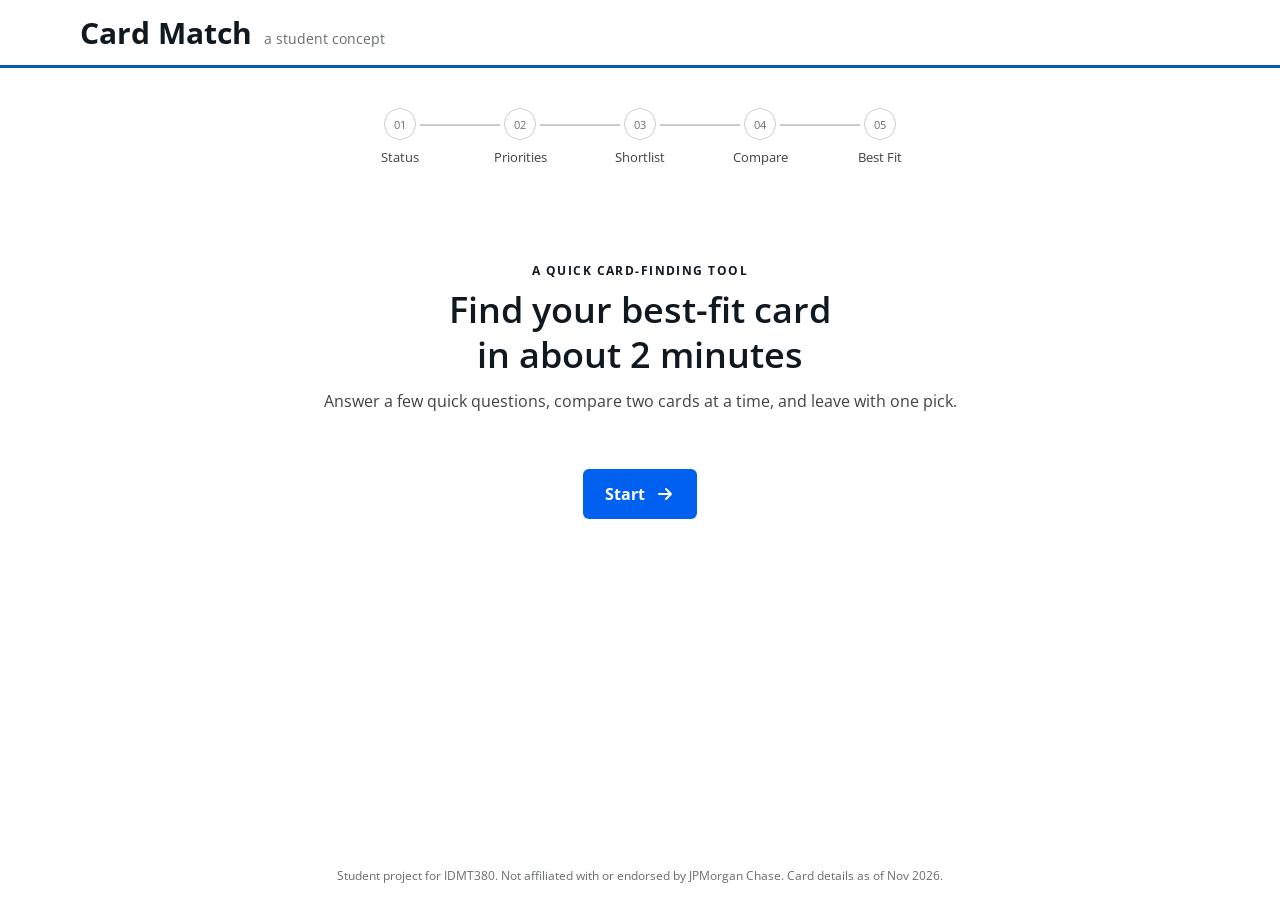
==== best-fit.html @ 44b5a8bd "Updated files & launching" ====
<!DOCTYPE html>
<html lang="en">
<head>
  <meta charset="utf-8">
  <meta name="viewport" content="width=device-width, initial-scale=1">
  <title>Best Fit · Card Match</title>
  <link rel="preconnect" href="https://fonts.googleapis.com">
  <link rel="preconnect" href="https://fonts.gstatic.com" crossorigin>
  <link href="https://fonts.googleapis.com/css2?family=Open+Sans:wght@400;600;700&display=swap" rel="stylesheet">
  <link rel="stylesheet" href="css/styles.css">
</head>
<body data-step="5">
  <header class="site-header">
    <div class="site-header__inner">
      <a class="wordmark" href="index.html">Card Match</a>
      <span class="wordmark__note">a student concept</span>
    </div>
  </header>

  <main class="page">
    <ol class="stepper" id="stepper" aria-label="Progress"></ol>

    <div class="step-head">
      <a class="back" data-back href="#">
        <svg viewBox="0 0 16 16" width="16" height="16" aria-hidden="true"><path d="M10 3L5 8l5 5" fill="none" stroke="currentColor" stroke-width="2" stroke-linecap="round" stroke-linejoin="round"/></svg>
        Back
      </a>
      <p class="step-head__label">Step 5: Best Fit</p>
      <span></span>
    </div>
    <h1 class="title">Your best fit</h1>
    <p class="lede" id="bf-lede">Here’s the card that best matches what you told us.</p>
    <div class="decision"><span class="decision__badge" id="decision">
      <svg viewBox="0 0 16 16" width="14" height="14" aria-hidden="true"><path d="M3.5 8.5l3 3 6-7" fill="none" stroke="currentColor" stroke-width="2.4" stroke-linecap="round" stroke-linejoin="round"/></svg>
      Decision made</span></div>

    <section class="content bestfit" id="bestfit" aria-label="Your best fit card"></section>
  </main>

  <footer class="page-footer page-footer--bestfit">
    <div class="bf-actions">
      <button class="btn btn--secondary" type="button" id="save-pick">
        <svg viewBox="0 0 20 20" width="18" height="18" aria-hidden="true"><path d="M10 16.5s-6-3.6-6-8.1A3.4 3.4 0 0110 6.3a3.4 3.4 0 016 2.1c0 4.5-6 8.1-6 8.1z" fill="none" stroke="currentColor" stroke-width="1.8" stroke-linejoin="round"/></svg>
        <span data-label>Save my pick</span>
      </button>
      <a class="btn btn--primary" id="apply" href="#" target="_blank" rel="noopener">Apply now
        <svg viewBox="0 0 20 20" width="18" height="18" aria-hidden="true"><path d="M8 4h8v8M16 4L6 14" fill="none" stroke="currentColor" stroke-width="2" stroke-linecap="round" stroke-linejoin="round"/></svg>
        <span class="sr-only">(opens the card’s page on chase.com in a new tab)</span></a>
    </div>
    <a href="#" class="start-over" data-start-over>Start over</a>
    <p class="disclaimer">Student project for IDMT380. Not affiliated with or endorsed by JPMorgan Chase. Card details as of Nov 2026.</p>
  </footer>

  <script src="js/data.js"></script>
  <script src="js/scoring.js"></script>
  <script src="js/app.js"></script>
  <script src="js/pages/best-fit.js"></script>
</body>
</html>
---- css/styles.css ----
/* Card Match: shared styles. Tokens come from the Figma variables. */
:root {
  --primary-blue: #0060F0;
  --hover-blue: #0A4386;
  --deep-blue: #005EB8;
  --text: #101820;
  --secondary-text: #414042;
  --muted-text: #676C6F;
  --border: #CCCCCC;
  --background: #FFFFFF;
  --tint: #F2F7FF;

  /* Layout tokens: identical on every step page */
  --header-h: 68px;
  --gap-header-stepper: 40px;
  --gap-stepper-subhead: 48px;  /* stepper -> "Step N" row */
  --gap-subhead-h1: 8px;
  --gap-h1-lede: 12px;
  --gap-lede-content: 32px;
  --footer-h: 128px;            /* fixed Continue area */
  --content-w: 980px;

  --radius: 6px;
  --ease: cubic-bezier(.2, .8, .2, 1);
}

* { box-sizing: border-box; }
[hidden] { display: none !important; }
html, body { margin: 0; }
body {
  font-family: "Open Sans", system-ui, sans-serif;
  color: var(--text);
  background: var(--background);
  -webkit-font-smoothing: antialiased;
}

/* ---------- Header ---------- */
.site-header {
  height: var(--header-h);
  border-bottom: 3px solid var(--deep-blue);
  display: flex;
  align-items: center;
}
.site-header__inner {
  width: min(1120px, 100% - 64px);
  margin: 0 auto;
  display: flex;
  align-items: baseline;
  gap: 12px;
}
.wordmark { font-size: 30px; font-weight: 700; color: var(--text); text-decoration: none; }
.wordmark__note { font-size: 14px; color: var(--muted-text); }

/* ---------- Page frame ---------- */
.page {
  width: min(var(--content-w), 100% - 64px);
  margin: 0 auto;
  padding-top: var(--gap-header-stepper);
  padding-bottom: calc(var(--footer-h) + 24px);
}

/* ---------- Stepper ---------- */
.stepper {
  list-style: none;
  margin: 0 auto;
  padding: 0;
  width: 600px;
  max-width: 100%;
  display: flex;
}
.stepper__item {
  flex: 1;
  position: relative;
  display: flex;
  flex-direction: column;
  align-items: center;
  gap: 8px;
}
.stepper__item:not(:last-child)::after {           /* connector to the next dot */
  content: "";
  position: absolute;
  top: 16px;
  left: calc(50% + 20px);
  width: calc(100% - 40px);
  height: 2px;
  background: var(--border);
  background-image: linear-gradient(var(--primary-blue), var(--primary-blue));
  background-repeat: no-repeat;
  background-size: 0% 100%;
  transition: background-size .5s var(--ease);
}
.stepper__item.is-done::after { background-size: 100% 100%; }
.stepper__dot {
  width: 32px; height: 32px;
  border-radius: 50%;
  display: grid; place-items: center;
  font-size: 11px;
  color: var(--muted-text);
  border: 1.5px solid var(--border);
  background: #fff;
  position: relative; z-index: 1;
}
.stepper__item.is-current .stepper__dot {
  color: var(--primary-blue);
  border: 2px solid var(--primary-blue);
  box-shadow: 0 0 0 4px rgba(0, 96, 240, .12);
}
.stepper__item.is-done .stepper__dot {
  color: #fff;
  background: var(--primary-blue);
  border-color: var(--primary-blue);
  animation: pop .35s var(--ease);
}
.stepper__label { font-size: 13px; color: var(--secondary-text); }
.stepper__item.is-current .stepper__label { color: var(--text); font-weight: 600; }

/* ---------- Step heading row: Back (left) + "Step N" (center) ---------- */
.step-head {
  margin-top: var(--gap-stepper-subhead);
  display: grid;
  grid-template-columns: 1fr auto 1fr;
  align-items: center;
}
.back {
  justify-self: start;
  display: inline-flex; align-items: center; gap: 6px;
  font-size: 15px; font-weight: 600;
  color: var(--secondary-text);
  text-decoration: none;
  padding: 6px 10px 6px 4px;
  border-radius: var(--radius);
  transition: color .15s, background .15s;
}
.back:hover { color: var(--primary-blue); background: var(--tint); }
.back svg { transition: transform .15s var(--ease); }
.back:hover svg { transform: translateX(-3px); }
.step-head__label { margin: 0; font-size: 20px; font-weight: 600; }

.title {
  margin: var(--gap-subhead-h1) 0 0;
  text-align: center;
  font-size: 36px; font-weight: 600; line-height: 1.25;
}
.lede {
  margin: var(--gap-h1-lede) auto 0;
  max-width: 700px;
  text-align: center;
  font-size: 16px; line-height: 1.5;
  color: var(--secondary-text);
}
.content { margin-top: var(--gap-lede-content); }

/* ---------- Fixed Continue area (same spot on every step) ---------- */
.page-footer {
  position: fixed;
  left: 0; right: 0; bottom: 0;
  height: var(--footer-h);
  display: flex; flex-direction: column; align-items: center; justify-content: flex-end;
  gap: 18px;
  padding-bottom: 16px;
  background: linear-gradient(to bottom, rgba(255,255,255,0) 0, #fff 32px);
  pointer-events: none;
}
.page-footer > * { pointer-events: auto; }
.disclaimer { margin: 0; font-size: 12px; color: var(--muted-text); }

/* ---------- Buttons ---------- */
.btn {
  display: inline-flex; align-items: center; gap: 10px;
  font: 700 16px/1 "Open Sans", sans-serif;
  padding: 15px 22px;
  border: 0; border-radius: var(--radius);
  cursor: pointer;
  transition: background .15s, transform .1s, opacity .2s;
}
.btn--primary { background: var(--primary-blue); color: #fff; }
.btn--primary:hover:not(:disabled) { background: var(--hover-blue); }
.btn--primary:active:not(:disabled) { transform: scale(.97); }
.btn:disabled { opacity: .35; cursor: not-allowed; }
.btn svg { transition: transform .15s var(--ease); }
.btn:hover:not(:disabled) svg { transform: translateX(3px); }
.btn:focus-visible, .back:focus-visible { outline: 3px solid rgba(0, 96, 240, .4); outline-offset: 2px; }

/* ---------- Cards-in-play chip ---------- */
.in-play {
  margin: 16px auto 0;
  display: flex; width: fit-content; align-items: center; gap: 8px;
  padding: 6px 12px;
  border: 1px solid var(--border);
  border-radius: 999px;
  font-size: 13px; color: var(--secondary-text);
  cursor: help;
}
.in-play strong { color: var(--primary-blue); font-size: 15px; }
.in-play__icon { width: 18px; height: 12px; border-radius: 2px; background: var(--primary-blue); opacity: .85; }
.in-play.is-bump strong { display: inline-block; animation: tick .45s var(--ease); }

/* ---------- Questions (Step 2) ---------- */
.questions { display: grid; gap: 24px; border-top: 1px solid var(--border); padding-top: 24px; }
.question { border: 0; margin: 0; padding: 0; min-width: 0; }
.question__legend { padding: 0; margin-bottom: 12px; font-size: 16px; font-weight: 600; }
.question__num { font-size: 12px; font-weight: 400; color: var(--muted-text); margin-right: 12px; }
.options { display: grid; grid-template-columns: repeat(var(--cols), 1fr); gap: 16px; }

.option {
  position: relative;
  display: flex; align-items: center; gap: 12px;
  min-height: 56px;
  padding: 10px 16px;
  border: 1px solid var(--border);
  border-radius: var(--radius);
  font-size: 14px; line-height: 1.3;
  cursor: pointer;
  transition: border-color .15s, background .15s, box-shadow .15s, transform .1s;
}
.option:hover { border-color: var(--muted-text); }
.option:active { transform: scale(.98); }
.option input { position: absolute; opacity: 0; pointer-events: none; }
.option__radio {
  flex: none;
  width: 18px; height: 18px;
  border: 1.5px solid var(--muted-text);
  border-radius: 50%;
  display: grid; place-items: center;
  transition: border-color .15s;
}
.option__radio::after {
  content: "";
  width: 8px; height: 8px; border-radius: 50%;
  background: var(--primary-blue);
  transform: scale(0);
  transition: transform .25s var(--ease);
}
.option:has(input:checked) {
  border-color: var(--primary-blue);
  box-shadow: inset 0 0 0 1px var(--primary-blue);
  background: var(--tint);
}
.option:has(input:checked) .option__radio { border-color: var(--primary-blue); }
.option:has(input:checked) .option__radio::after { transform: scale(1); }
.option:has(input:focus-visible) { outline: 3px solid rgba(0, 96, 240, .4); outline-offset: 2px; }

/* ---------- Start page ---------- */
.hero { text-align: center; margin-top: 96px; }
.eyebrow { font-size: 12px; font-weight: 700; letter-spacing: .12em; text-transform: uppercase; margin: 0; }
.hero .btn { margin-top: 56px; }

/* ---------- Placeholder pages (until built) ---------- */
.placeholder {
  margin: 32px auto 0; max-width: 520px; padding: 24px;
  border: 1px dashed var(--border); border-radius: var(--radius);
  text-align: center; color: var(--muted-text); font-size: 14px; line-height: 1.5;
}
.placeholder a { color: var(--primary-blue); font-weight: 600; }

/* ---------- Motion ---------- */
@keyframes pop { 0% { transform: scale(.6); } 70% { transform: scale(1.12); } 100% { transform: scale(1); } }
@keyframes tick { 0% { transform: translateY(-6px); opacity: 0; } 100% { transform: none; opacity: 1; } }
@media (prefers-reduced-motion: reduce) {
  *, *::before, *::after { animation-duration: .01ms !important; transition-duration: .01ms !important; }
}

/* ---------- Step 1: Status ---------- */
.sr-only { position: absolute; width: 1px; height: 1px; padding: 0; margin: -1px; overflow: hidden; clip: rect(0 0 0 0); white-space: nowrap; border: 0; }

.status { width: 760px; max-width: 100%; margin-left: auto; margin-right: auto; }
.choice-group {
  border: 0; margin: 0; padding: 0; min-width: 0;
  display: grid; grid-template-columns: 1fr 1fr; gap: 24px;
}

.choice {
  --accent: var(--deep-blue);
  position: relative;
  display: flex; flex-direction: column;
  padding: 10px;
  background: #fff;
  border: 1px solid #E3E6EA;
  border-radius: 10px;
  box-shadow: 0 1px 2px rgba(16, 24, 32, .06), 0 6px 18px rgba(16, 24, 32, .08);
  cursor: pointer;
  transition: transform .2s var(--ease), box-shadow .2s var(--ease), border-color .15s, background .15s;
}
.choice--no  { --accent: #0B4185; }
.choice--yes { --accent: #138A43; }
.choice input { position: absolute; opacity: 0; pointer-events: none; }

.choice__banner {
  display: block; height: 72px;
  border-radius: 6px;
  background: var(--accent);
  transition: filter .2s;
}
.choice__icon {
  position: absolute; top: 46px; left: 24px;
  width: 64px; height: 64px;
  display: grid; place-items: center;
  border-radius: 50%;
  background: #fff;
  border: 1px solid #E3E6EA;
  color: var(--text);
  transition: transform .25s var(--ease), color .15s, border-color .15s;
}
.choice__body { display: flex; flex-direction: column; gap: 6px; padding: 52px 14px 14px; }
.choice__title { font-size: 20px; font-weight: 600; }
.choice__text { font-size: 14px; line-height: 1.45; color: var(--secondary-text); }

.choice__check {
  position: absolute; top: 20px; right: 20px;
  width: 26px; height: 26px;
  display: grid; place-items: center;
  border-radius: 50%;
  background: #fff; color: var(--primary-blue);
  box-shadow: 0 2px 6px rgba(0, 0, 0, .18);
  transform: scale(0);
  transition: transform .3s var(--ease);
}

/* hover: lift + slight scale */
.choice:hover {
  transform: translateY(-4px) scale(1.01);
  border-color: #C9D3DF;
  box-shadow: 0 2px 4px rgba(16, 24, 32, .06), 0 14px 32px rgba(16, 24, 32, .14);
}
.choice:hover .choice__icon { transform: translateY(-2px) rotate(-4deg); }
.choice:hover .choice__banner { filter: brightness(1.08); }
/* active (pressed) */
.choice:active { transform: translateY(-1px) scale(.985); transition-duration: .08s; }
/* selected */
.choice:has(input:checked) {
  border-color: var(--primary-blue);
  box-shadow: 0 0 0 2px var(--primary-blue), 0 10px 26px rgba(0, 96, 240, .18);
  background: var(--tint);
}
.choice:has(input:checked) .choice__icon { color: var(--primary-blue); border-color: var(--primary-blue); }
.choice:has(input:checked) .choice__check { transform: scale(1); animation: pop .35s var(--ease); }
.choice:has(input:focus-visible) { outline: 3px solid rgba(0, 96, 240, .4); outline-offset: 4px; }
/* the card not chosen recedes a little */
.choice-group:has(input:checked) .choice:not(:has(input:checked)):not(:hover) { opacity: .85; }

/* Dropdown reveal: sits under the "Yes" card it belongs to */
.reveal {
  display: grid; grid-template-rows: 1fr;
  margin-left: calc(50% + 12px);
  width: calc(50% - 12px);
  opacity: 1;
  transition: grid-template-rows .26s var(--ease), opacity .22s, transform .26s var(--ease);
}
.reveal.is-entering, .reveal.is-closing { grid-template-rows: 0fr; opacity: 0; transform: translateY(-8px); }
.reveal__inner { min-height: 0; }
.reveal__inner > .select { margin-top: 28px; }

.select { position: relative; }
.select__label { display: block; margin-bottom: 8px; font-size: 15px; font-weight: 600; }
.select__trigger {
  width: 100%; min-height: 52px;
  display: flex; align-items: center; gap: 12px;
  padding: 10px 14px;
  font: 400 15px/1.3 "Open Sans", sans-serif; color: var(--text); text-align: left;
  background: #fff;
  border: 1px solid var(--muted-text);
  border-radius: var(--radius);
  cursor: pointer;
  transition: border-color .15s, box-shadow .15s, background .15s;
}
.select__trigger:hover { border-color: var(--primary-blue); background: #FAFCFF; }
.select__trigger:focus-visible { outline: none; border-color: var(--primary-blue); box-shadow: 0 0 0 3px rgba(0, 96, 240, .25); }
.select__trigger[aria-expanded="true"] { border-color: var(--primary-blue); box-shadow: 0 0 0 3px rgba(0, 96, 240, .15); }
.select__trigger.is-picked { animation: flash .5s var(--ease); }
.select__value { flex: 1; }
.select__value.is-placeholder { color: var(--muted-text); }
.select__chevron { flex: none; color: var(--secondary-text); transition: transform .2s var(--ease); }
.select__trigger[aria-expanded="true"] .select__chevron { transform: rotate(180deg); }

.select__swatch {
  flex: none; width: 36px; height: 23px; border-radius: 4px;
  box-shadow: inset 0 0 0 1px rgba(255, 255, 255, .25);
}
.select__swatch.is-empty { background: repeating-linear-gradient(135deg, #EEF0F3 0 4px, #E3E6EA 4px 8px); box-shadow: none; }

.select__list {
  position: absolute; left: 0; right: 0; top: calc(100% + 6px); z-index: 10;
  margin: 0; padding: 6px; list-style: none;
  background: #fff;
  border: 1px solid #D5DAE0; border-radius: 8px;
  box-shadow: 0 16px 40px rgba(16, 24, 32, .18);
  outline: none;
  animation: drop .18s var(--ease);
}
.select__list.is-up { top: auto; bottom: 58px; }
.select__option {
  display: flex; align-items: center; gap: 12px;
  padding: 8px 10px; border-radius: 6px;
  font-size: 15px; cursor: pointer;
}
.select__option.is-active { background: var(--tint); }
.select__option[aria-selected="true"] { font-weight: 600; color: var(--primary-blue); }
.select__name { flex: 1; }
.select__tick { color: var(--primary-blue); opacity: 0; }
.select__option[aria-selected="true"] .select__tick { opacity: 1; }

@keyframes drop { from { opacity: 0; transform: translateY(-4px); } to { opacity: 1; transform: none; } }
@keyframes flash { 0% { box-shadow: 0 0 0 0 rgba(0, 96, 240, .45); } 100% { box-shadow: 0 0 0 10px rgba(0, 96, 240, 0); } }
.reveal[hidden] { display: none; }
/* keep the dropdown clear of the fixed Continue footer when scrolled into view */
.reveal, .select__list { scroll-margin-bottom: calc(var(--footer-h) + 16px); }

/* Shorter laptop screens (e.g. 1280 × 800): compact the cards so the dropdown fits above Continue */
@media (max-height: 860px) {
  .choice__banner { height: 52px; }
  .choice__icon { top: 34px; left: 20px; width: 52px; height: 52px; }
  .choice__icon svg { width: 26px; height: 26px; }
  .choice__body { padding: 38px 12px 10px; gap: 4px; }
  .choice__title { font-size: 18px; }
  .reveal__inner > .select { margin-top: 20px; }
  .select__trigger { min-height: 46px; }
  .select__list.is-up { bottom: 52px; }
}

/* ---------- Card art (CSS-generated; optional image on top) ---------- */
.card-art {
  position: relative; display: block; overflow: hidden;
  aspect-ratio: 1.586;               /* real card proportions */
  border-radius: 10px;
  background:
    radial-gradient(120% 90% at 100% 0%, var(--art-accent) 0%, transparent 55%),
    linear-gradient(135deg, var(--art-base) 0%, var(--art-base) 60%, color-mix(in srgb, var(--art-base) 70%, #000) 100%);
  box-shadow: 0 8px 20px rgba(16, 24, 32, .18), inset 0 0 0 1px rgba(255, 255, 255, .12);
}
.card-art::after {                     /* sheen */
  content: ""; position: absolute; inset: 0;
  background: linear-gradient(115deg, transparent 35%, rgba(255, 255, 255, .22) 48%, transparent 60%);
  transform: translateX(-60%);
  transition: transform .6s var(--ease);
}
.card-art__chip {
  position: absolute; left: 9%; top: 34%;
  width: 15%; aspect-ratio: 1.3; border-radius: 4px;
  background: linear-gradient(135deg, #F3E2A5, #C9A94F);
  box-shadow: inset 0 0 0 1px rgba(0, 0, 0, .15);
}
.card-art__family {
  position: absolute; left: 9%; bottom: 10%;
  font-size: 12px; font-weight: 700; letter-spacing: .14em; text-transform: uppercase;
  color: rgba(255, 255, 255, .85);
}
.card-art__img { position: absolute; inset: 0; width: 100%; height: 100%; object-fit: contain; }
/* real image: drop the CSS card behind it (the PNGs have transparent rounded corners) */
.card-art.has-image { background: none; box-shadow: none; filter: drop-shadow(0 8px 14px rgba(16, 24, 32, .2)); overflow: visible; }
.card-art.has-image .card-art__chip, .card-art.has-image .card-art__family { display: none; }
.card-art.has-image::after { display: none; }

/* ---------- Step 3: Shortlist ---------- */
.notices {
  margin: 20px auto 0; max-width: 760px;
  display: flex; gap: 12px; align-items: flex-start;
  padding: 12px 16px;
  background: var(--tint); border: 1px solid #CFE0FA; border-radius: var(--radius);
  color: var(--deep-blue); font-size: 14px; line-height: 1.45;
  animation: tick .4s var(--ease) both;
}
.notices svg { flex: none; margin-top: 1px; }
.notices p { margin: 0; color: var(--text); }
.notices p + p { margin-top: 6px; }

.shortlist {
  list-style: none; padding: 0;
  display: grid; grid-template-columns: repeat(3, 1fr); gap: 24px;
  align-items: stretch;
}
.match {
  position: relative;
  display: flex; flex-direction: column;
  padding: 20px;
  background: #fff;
  border: 1px solid #E3E6EA; border-radius: 12px;
  box-shadow: 0 1px 2px rgba(16, 24, 32, .06), 0 6px 18px rgba(16, 24, 32, .07);
  opacity: 0;
  animation: deal .55s var(--ease) forwards;
  animation-delay: calc(var(--i) * .28s + .1s);
  transition: transform .2s var(--ease), box-shadow .2s var(--ease);
}
.match:hover { transform: translateY(-4px); box-shadow: 0 2px 4px rgba(16, 24, 32, .06), 0 16px 34px rgba(16, 24, 32, .13); }
.match:hover .card-art::after { transform: translateX(60%); }
.match--top { border-color: var(--primary-blue); box-shadow: 0 0 0 1px var(--primary-blue), 0 12px 30px rgba(0, 96, 240, .16); }
.match--top:hover { box-shadow: 0 0 0 1px var(--primary-blue), 0 18px 38px rgba(0, 96, 240, .22); }

.match__ribbon {
  position: absolute; top: -12px; left: 20px; z-index: 1;
  padding: 4px 10px; border-radius: 999px;
  background: var(--primary-blue); color: #fff;
  font-size: 12px; font-weight: 700; letter-spacing: .02em;
}
.match__rank {
  position: absolute; top: 14px; right: 14px; z-index: 1;
  width: 30px; height: 30px; display: grid; place-items: center;
  border-radius: 50%; background: #fff;
  border: 1px solid var(--border);
  font-size: 12px; font-weight: 600; color: var(--secondary-text);
}
.match--top .match__rank { border-color: var(--primary-blue); color: var(--primary-blue); }
.match__art { width: 56%; margin-top: 4px; }

.match__name { margin: 16px 0 0; font-size: 20px; font-weight: 600; line-height: 1.3; }
.match__tagline { margin: 6px 0 0; font-size: 14px; line-height: 1.45; color: var(--secondary-text); }
.match__fee { margin: 8px 0 0; font-size: 13px; font-weight: 600; color: var(--text); }

.match__matched { margin: auto 0 8px; padding-top: 16px; font-size: 12px; font-weight: 700; letter-spacing: .08em; text-transform: uppercase; color: var(--muted-text); }
.tags { list-style: none; margin: 0; padding: 0; display: flex; flex-wrap: wrap; gap: 6px; }
.tag {
  display: inline-flex; align-items: center; gap: 5px;
  padding: 4px 10px; border-radius: 999px;
  background: var(--tint); color: var(--deep-blue);
  font-size: 13px; font-weight: 600;
  transform: scale(0);
  animation: pop .4s var(--ease) forwards;
  animation-delay: calc(var(--i) * .28s + .55s + var(--k) * .09s);
}
.tag::before {
  content: ""; width: 10px; height: 10px; flex: none;
  background: currentColor;
  -webkit-mask: url("data:image/svg+xml,%3Csvg xmlns='http://www.w3.org/2000/svg' viewBox='0 0 16 16'%3E%3Cpath d='M3 8.5l3 3 7-7' fill='none' stroke='black' stroke-width='2.4' stroke-linecap='round' stroke-linejoin='round'/%3E%3C/svg%3E") center / contain no-repeat;
          mask: url("data:image/svg+xml,%3Csvg xmlns='http://www.w3.org/2000/svg' viewBox='0 0 16 16'%3E%3Cpath d='M3 8.5l3 3 7-7' fill='none' stroke='black' stroke-width='2.4' stroke-linecap='round' stroke-linejoin='round'/%3E%3C/svg%3E") center / contain no-repeat;
}


@keyframes deal {
  0% { opacity: 0; transform: translateY(24px) rotate(-1.5deg) scale(.96); }
  100% { opacity: 1; transform: none; }
}
@media (max-height: 860px) {
  .match { padding: 16px; }
  /* art beside the name so "Remove this one" stays above the Continue footer */
  .match__head { display: grid; grid-template-columns: 76px 1fr; column-gap: 14px; align-items: center; padding-right: 30px; }
  .match__art { width: 100%; margin: 0; grid-row: span 2; }
  .match__name { margin: 0; font-size: 17px; }
  .match__tagline { display: none; }
  .match__art .card-art__family { display: none; }
  .match__fee { margin: 2px 0 0; }
  .match__stamp { top: 46px; left: 50%; font-size: 13px; }
  .remove-btn { margin-top: 14px; padding: 9px 12px; }
  .next-up { margin-top: 12px; padding: 8px 14px; font-size: 13px; }
  .notices { margin-top: 14px; padding: 8px 14px; font-size: 13px; }
  .match__matched { padding-top: 10px; }
}

/* Step 3: remove one */
.remove-btn {
  margin-top: 18px;
  display: inline-flex; align-items: center; justify-content: center; gap: 8px;
  width: 100%; padding: 10px 14px;
  font: 600 14px/1 "Open Sans", sans-serif; color: var(--secondary-text);
  background: #fff; border: 1px solid var(--border); border-radius: var(--radius);
  cursor: pointer;
  transition: color .15s, border-color .15s, background .15s, transform .1s;
}
.remove-btn:hover { color: #B42318; border-color: #F1B5AE; background: #FEF4F2; }
.remove-btn:active { transform: scale(.97); }
.remove-btn:focus-visible { outline: 3px solid rgba(0, 96, 240, .4); outline-offset: 2px; }
.remove-btn__undo { display: none; }
.match.is-removed .remove-btn { color: var(--primary-blue); border-color: var(--primary-blue); background: #fff; }
.match.is-removed .remove-btn:hover { background: var(--tint); }
.match.is-removed .remove-btn__x { display: none; }
.match.is-removed .remove-btn__undo { display: inline; }

.match.is-removed {
  background: #F6F7F9;
  border-color: #E3E6EA; box-shadow: none;
  transform: scale(.97);
}
.match.is-removed:hover { transform: scale(.97); box-shadow: none; }
.match.is-removed > :not(.remove-btn):not(.match__stamp) { opacity: .4; filter: grayscale(1); transition: opacity .25s, filter .25s; }
.match__stamp {
  position: absolute; top: 74px; left: 62%; z-index: 2;
  padding: 6px 14px;
  border: 2px solid #B42318; border-radius: 6px;
  color: #B42318; background: rgba(255, 255, 255, .9);
  font-size: 15px; font-weight: 700; letter-spacing: .16em; text-transform: uppercase;
  transform: translate(-50%, -50%) rotate(-8deg) scale(1.6);
  opacity: 0; pointer-events: none;
  transition: opacity .2s, transform .3s var(--ease);
}
.match.is-removed .match__stamp { opacity: 1; transform: translate(-50%, -50%) rotate(-8deg) scale(1); }
.match.is-kept { box-shadow: 0 0 0 1px var(--primary-blue), 0 10px 26px rgba(0, 96, 240, .14); border-color: var(--primary-blue); }

/* Shortlist: "Up next" cue so it's clear Continue leads to narrowing down */
.next-up {
  margin: 20px auto 0; width: fit-content; max-width: 100%;
  display: flex; align-items: center; gap: 12px;
  padding: 10px 16px; border-radius: 999px;
  background: var(--tint); color: var(--text);
  font-size: 14px; line-height: 1.4;
  opacity: 0; transform: translateY(6px);
  transition: opacity .35s var(--ease), transform .35s var(--ease);
}
.next-up.is-in { opacity: 1; transform: none; }
.next-up strong { color: var(--deep-blue); }
.next-up__steps { flex: none; display: inline-flex; align-items: center; gap: 4px; color: var(--primary-blue); }
.next-up__steps span {
  width: 22px; height: 22px; display: grid; place-items: center;
  border-radius: 50%; background: var(--primary-blue); color: #fff;
  font-size: 12px; font-weight: 700;
}
.next-up__steps span:first-child { background: #fff; color: var(--primary-blue); box-shadow: inset 0 0 0 1.5px var(--primary-blue); }
.next-up.is-in .next-up__steps svg { animation: nudge 1.4s var(--ease) .4s 2; }

/* Continue "ready" pulse (spec microinteraction 5) */
.btn--primary.is-ready:not(:disabled) { animation: ready-pulse 1.6s var(--ease) .2s 2; }
@keyframes ready-pulse { 0% { box-shadow: 0 0 0 0 rgba(0, 96, 240, .45); } 70%, 100% { box-shadow: 0 0 0 14px rgba(0, 96, 240, 0); } }
@keyframes nudge { 0%, 100% { transform: none; } 50% { transform: translateX(3px); } }

/* Why these aren't a match */
.why-not { margin: 28px auto 0; padding-top: 20px; border-top: 1px solid #E3E6EA; }
.why-not__title { margin: 0 0 12px; font-size: 16px; font-weight: 600; }
.why-not__list { list-style: none; margin: 0; padding: 0; display: grid; grid-template-columns: repeat(3, 1fr); gap: 16px; }
.why-not__item { display: flex; gap: 12px; align-items: flex-start; font-size: 13px; line-height: 1.45; }
.why-not__item strong { display: block; font-size: 14px; }
.why-not__text { color: var(--secondary-text); }
.why-not__art { flex: none; width: 48px; border-radius: 4px; box-shadow: none; }
.why-not__art .card-art__family { display: none; }

/* ---------- Step 4: Compare (3 side by side) ---------- */
.cmp-bar { margin-top: 14px; display: flex; align-items: center; justify-content: center; gap: 20px; flex-wrap: wrap; }
.pick-pill {
  margin: 0; width: fit-content;
  padding: 6px 14px; border-radius: 999px;
  font-size: 14px; color: var(--secondary-text); background: #F2F3F5;
  transition: background .2s, color .2s;
}
.pick-pill strong { color: var(--text); }
.pick-pill.is-ready { background: var(--tint); color: var(--deep-blue); animation: tick .35s var(--ease); }
.pick-pill.is-ready strong { color: var(--deep-blue); }
.cmp-legend { display: inline-flex; align-items: center; gap: 6px; font-size: 13px; color: var(--muted-text); }
.cmp-legend .better { transform: none; }

.compare {
  margin-top: 18px;
  display: grid; grid-template-columns: 148px repeat(3, 1fr);
  column-gap: 14px;
}
.cmp-row { display: contents; }
.cmp-label {
  display: flex; align-items: center; gap: 6px;
  padding: 10px 0; border-top: 1px solid #E3E6EA;
  font-size: 14px; line-height: 1.3; color: var(--secondary-text);
}
.cmp-row--head .cmp-label, .cmp-row--foot .cmp-label, .cmp-row:nth-child(2) .cmp-label { border-top: 0; }

/* each card column reads as one card */
.cmp-cell {
  position: relative;
  display: flex; flex-direction: column; justify-content: center;
  padding: 10px 16px;
  background: #fff;
  border-left: 1px solid #E3E6EA; border-right: 1px solid #E3E6EA;
  box-shadow: inset 0 1px 0 #EEF0F3;
  transition: background .2s, border-color .2s;
}
.cmp-head {
  flex-direction: row; align-items: center; justify-content: flex-start; gap: 12px;
  padding: 16px 40px 14px 16px;
  border-top: 1px solid #E3E6EA; border-radius: 12px 12px 0 0;
  box-shadow: none;
}
.cmp-foot { border-bottom: 1px solid #E3E6EA; border-radius: 0 0 12px 12px; padding-bottom: 14px; }
.cmp-head__rank {
  position: absolute; top: 10px; right: 10px;
  width: 24px; height: 24px; display: grid; place-items: center;
  border-radius: 50%; border: 1px solid var(--border);
  font-size: 11px; font-weight: 600; color: var(--secondary-text); background: #fff;
}
.cmp-head__art { flex: none; width: 92px; }
.cmp-head__art .card-art__family { display: none; }
.cmp-head__text { display: flex; flex-direction: column; gap: 4px; min-width: 0; }
.cmp-head__name { font-size: 16px; font-weight: 600; line-height: 1.3; }
.cmp-head__wins { font-size: 12px; font-weight: 600; color: var(--muted-text); }
.cmp-head__wins.is-strong { color: #117A3A; }

.cmp-value { display: flex; align-items: flex-start; gap: 8px; font-size: 15px; font-weight: 600; line-height: 1.35; }
.cmp-unconfirmed {
  margin-left: 6px; padding: 1px 6px; border-radius: 4px;
  background: #FFF4E5; color: #9A5B00;
  font-size: 11px; font-weight: 600; vertical-align: 2px; cursor: help; white-space: nowrap;
}
.better {
  flex: none; margin-top: 2px;
  width: 18px; height: 18px; display: inline-grid; place-items: center;
  border-radius: 50%; background: #1E9E52; color: #fff;
  transform: scale(0); width: 0; margin-right: -8px;
  transition: transform .3s var(--ease), width .2s, margin .2s;
}
.cmp-cell.is-better .better { transform: scale(1); width: 18px; margin-right: 0; animation: pop .35s var(--ease); }
.cmp-cell.is-better { background: #F3FBF6; }
.cmp-cell.is-better .cmp-value { color: #0E5E2D; }
.cmp-legend .better { width: 18px; margin: 0; }

.cmp-help {
  position: relative; flex: none;
  width: 16px; height: 16px; display: inline-grid; place-items: center;
  border-radius: 50%; border: 1px solid var(--muted-text);
  font-size: 10px; font-weight: 700; color: var(--muted-text); cursor: help;
}
.cmp-help:hover::after, .cmp-help:focus::after {
  content: attr(data-tip);
  position: absolute; left: 50%; bottom: calc(100% + 8px); z-index: 5;
  width: 220px; transform: translateX(-50%);
  padding: 8px 10px; border-radius: 6px;
  background: var(--text); color: #fff;
  font-size: 12px; font-weight: 400; line-height: 1.4;
}

.cmp-foot .remove-btn { margin-top: 2px; }
.remove-btn__star { display: none; }
.remove-btn.is-winner { color: #fff; background: var(--primary-blue); border-color: var(--primary-blue); cursor: default; }
.remove-btn.is-winner .remove-btn__x { display: none; }
.remove-btn.is-winner .remove-btn__star { display: inline; }
.remove-btn:disabled { opacity: 1; }

/* removed column */
.cmp-cell.is-removed { background: #F6F7F9; border-color: #ECEEF1; }
.cmp-cell.is-removed > :not(.remove-btn):not(.match__stamp) { opacity: .4; filter: grayscale(1); transition: opacity .25s, filter .25s; }
.cmp-foot.is-removed .remove-btn { color: var(--primary-blue); border-color: var(--primary-blue); background: #fff; }
.cmp-foot.is-removed .remove-btn:hover { background: var(--tint); }
.cmp-foot.is-removed .remove-btn__x { display: none; }
.cmp-foot.is-removed .remove-btn__undo { display: inline; }
.cmp-head .match__stamp { top: 50%; left: 62px; font-size: 13px; }
.cmp-head.is-removed .match__stamp { opacity: 1; transform: translate(-50%, -50%) rotate(-8deg) scale(1); }

/* the last card standing */
.cmp-cell.is-pick { border-color: var(--primary-blue); background: #F7FAFF; box-shadow: inset 1px 0 0 var(--primary-blue), inset -1px 0 0 var(--primary-blue); }
.cmp-head.is-pick { box-shadow: inset 1px 1px 0 var(--primary-blue), inset -1px 0 0 var(--primary-blue); border-top-color: var(--primary-blue); }
.cmp-foot.is-pick { box-shadow: inset 1px -1px 0 var(--primary-blue), inset -1px 0 0 var(--primary-blue); border-bottom-color: var(--primary-blue); }

@media (max-height: 860px) {
  .cmp-bar { margin-top: 10px; }
  .compare { margin-top: 12px; }
  .cmp-head { padding-top: 12px; padding-bottom: 10px; }
  .cmp-head__art { width: 64px; }
  .cmp-head .match__stamp { left: 48px; }
  .cmp-head__name { font-size: 15px; }
  .cmp-cell, .cmp-label { padding-top: 7px; padding-bottom: 7px; }
  .cmp-value { font-size: 14px; }
  .cmp-foot { padding-bottom: 10px; }
}

/* ---------- Step 5: Best Fit ---------- */
.decision { margin-top: 14px; text-align: center; }
.decision__badge {
  display: inline-flex; align-items: center; gap: 6px;
  padding: 6px 14px; border-radius: 999px;
  border: 2px solid #1E9E52; color: #117A3A; background: #F3FBF6;
  font-size: 12px; font-weight: 700; letter-spacing: .12em; text-transform: uppercase;
  animation: stamp .55s var(--ease) .35s both;
}
@keyframes stamp {
  0% { opacity: 0; transform: scale(2.2) rotate(-8deg); }
  60% { opacity: 1; transform: scale(.94) rotate(1deg); }
  100% { opacity: 1; transform: none; }
}

.bestfit {
  margin-top: 22px; margin-left: auto; margin-right: auto; max-width: 900px;
  display: grid; grid-template-columns: 340px 1fr;
  border: 1px solid #E3E6EA; border-radius: 14px; overflow: hidden;
  box-shadow: 0 2px 4px rgba(16, 24, 32, .05), 0 14px 36px rgba(16, 24, 32, .1);
  animation: tick .5s var(--ease) both;
}
.bf-visual {
  position: relative;
  display: flex; flex-direction: column; align-items: center; justify-content: center; gap: 18px;
  padding: 28px 28px 24px;
  background:
    radial-gradient(120% 80% at 30% 20%, #FFFFFF 0%, transparent 60%),
    linear-gradient(160deg, var(--tint) 0%, #DCE9FC 100%);
}
.bf-visual .bf-eyebrow { position: absolute; top: 20px; left: 24px; margin: 0; }
.bf-art-wrap { width: 100%; perspective: 800px; --rx: 0deg; --ry: 0deg; --shine: 50%; }
.bf-art {
  width: 100%;
  transform: rotateX(var(--rx)) rotateY(var(--ry));
  transition: transform .25s var(--ease);
  animation: rise .7s var(--ease) .15s both;
}
.bf-art::after {
  display: block !important;
  background: radial-gradient(circle at var(--shine) 30%, rgba(255, 255, 255, .35), transparent 45%) !important;
  transform: none !important;
  opacity: 0; transition: opacity .25s;
  border-radius: 12px; pointer-events: none;
}
.bf-art-wrap:hover .bf-art::after { opacity: 1; }
@keyframes rise { from { opacity: 0; transform: translateY(18px) scale(.94); } to { opacity: 1; transform: none; } }
.bf-beat { margin: 0; font-size: 13px; color: var(--secondary-text); text-align: center; }

.bf-info { padding: 24px 28px 24px; background: #fff; }
.bf-eyebrow { margin: 0; font-size: 11px; font-weight: 700; letter-spacing: .14em; text-transform: uppercase; color: var(--muted-text); }
.bf-name { margin: 6px 0 0; font-size: 26px; font-weight: 600; line-height: 1.25; }
.bf-tagline { margin: 6px 0 0; font-size: 15px; color: var(--secondary-text); }
.bf-facts { margin: 16px 0 0; display: grid; grid-template-columns: repeat(3, auto); justify-content: start; gap: 4px 28px; }
.bf-facts dt { font-size: 12px; color: var(--muted-text); }
.bf-facts dd { margin: 2px 0 0; font-size: 14px; font-weight: 600; }
.bf-sub { margin: 18px 0 8px; font-size: 12px; font-weight: 700; letter-spacing: .08em; text-transform: uppercase; color: var(--muted-text); }
.bf-matched { list-style: none; margin: 0; padding: 0; display: grid; gap: 6px; }
.bf-matched li {
  display: flex; align-items: center; gap: 8px; font-size: 14px;
  opacity: 0; animation: tick .35s var(--ease) forwards;
  animation-delay: calc(.6s + var(--k) * .12s);
}
.bf-check { width: 18px; height: 18px; flex: none; display: grid; place-items: center; border-radius: 50%; background: #1E9E52; color: #fff; }
.bf-know {
  margin-top: 16px; padding: 12px 14px;
  background: #F7F8FA; border: 1px solid #E3E6EA; border-radius: 8px;
}
.bf-know__title { margin: 0 0 4px; font-size: 13px; font-weight: 700; }
.bf-know ul { margin: 0; padding-left: 18px; }
.bf-know li { font-size: 12.5px; line-height: 1.5; color: var(--secondary-text); }

/* footer: Save my pick + Apply now (same fixed slot as Continue), Start over, disclaimer */
body[data-step="5"] { --footer-h: 150px; }
.page-footer--bestfit { gap: 10px; }
.bf-actions { display: flex; gap: 14px; }
.bf-actions .btn { min-width: 200px; justify-content: center; text-decoration: none; }
.btn--secondary { background: #fff; color: var(--primary-blue); box-shadow: inset 0 0 0 1.5px var(--primary-blue); }
.btn--secondary:hover { background: var(--tint); }
.btn--secondary:active { transform: scale(.97); }
.btn--secondary.is-saved { background: #F3FBF6; color: #117A3A; box-shadow: inset 0 0 0 1.5px #1E9E52; }
.btn--secondary.is-saved svg path { fill: currentColor; }
.btn--primary:active { transform: scale(.97); }
a.btn--primary:hover { background: var(--hover-blue); }
.btn:focus-visible { outline: 3px solid rgba(0, 96, 240, .4); outline-offset: 2px; }
.start-over { font-size: 14px; font-weight: 600; color: var(--secondary-text); text-underline-offset: 3px; }
.start-over:hover { color: var(--primary-blue); }

.confetti { position: fixed; inset: 0; pointer-events: none; z-index: 50; }
.confetti span {
  position: absolute; width: 8px; height: 12px; border-radius: 2px;
  animation: burst 1.3s cubic-bezier(.15, .7, .3, 1) forwards;
}
@keyframes burst {
  0% { transform: translate(0, 0) rotate(0); opacity: 1; }
  70% { opacity: 1; }
  100% { transform: translate(var(--dx), calc(var(--dy) + 160px)) rotate(var(--rot)); opacity: 0; }
}

@media (max-height: 860px) {
  .bestfit { margin-top: 14px; grid-template-columns: 280px 1fr; }
  .bf-visual { padding: 36px 22px 18px; gap: 12px; }
  .bf-info { padding: 18px 22px; }
  .bf-name { font-size: 22px; }
  .bf-facts { margin-top: 10px; }
  .bf-sub { margin-top: 12px; }
  .bf-know { margin-top: 12px; padding: 8px 12px; }
}
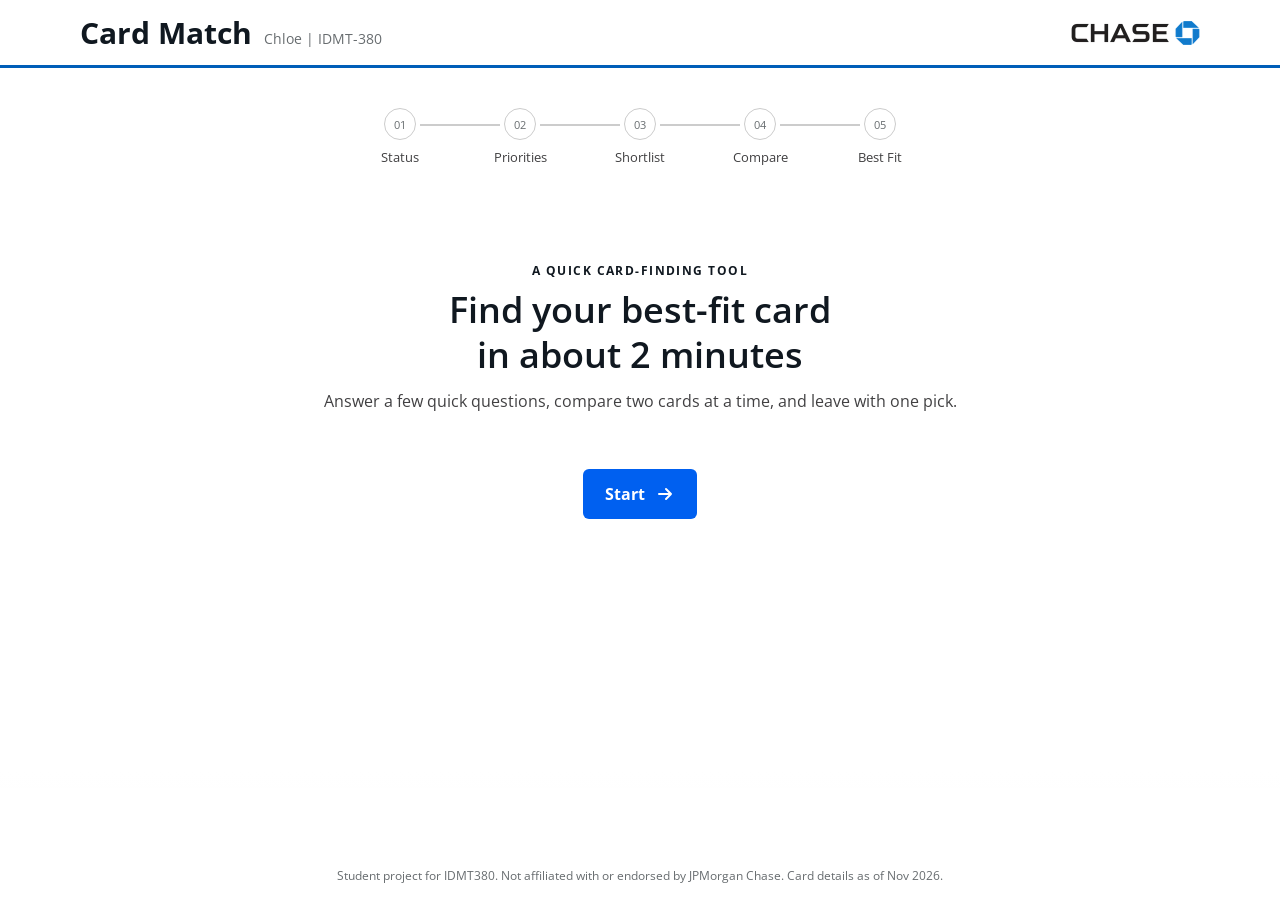
==== commit 3cb77f29: "Copy Adjustments" ====
--- a/best-fit.html
+++ b/best-fit.html
@@ -7,13 +7,15 @@
   <link rel="preconnect" href="https://fonts.googleapis.com">
   <link rel="preconnect" href="https://fonts.gstatic.com" crossorigin>
   <link href="https://fonts.googleapis.com/css2?family=Open+Sans:wght@400;600;700&display=swap" rel="stylesheet">
+  <link rel="icon" href="data:image/svg+xml,%3Csvg xmlns=%27http://www.w3.org/2000/svg%27 viewBox=%270 0 32 32%27%3E%3Crect x=%272%27 y=%276%27 width=%2728%27 height=%2720%27 rx=%274%27 fill=%27%230060F0%27/%3E%3Crect x=%276%27 y=%2712%27 width=%277%27 height=%275%27 rx=%271%27 fill=%27%23F3E2A5%27/%3E%3C/svg%3E">
   <link rel="stylesheet" href="css/styles.css">
 </head>
 <body data-step="5">
   <header class="site-header">
     <div class="site-header__inner">
       <a class="wordmark" href="index.html">Card Match</a>
-      <span class="wordmark__note">a student concept</span>
+      <span class="wordmark__note">Chloe | IDMT-380</span>
+      <img class="site-header__logo" src="img/chase-logo.webp" alt="Chase" width="129" height="24">
     </div>
   </header>
 
--- a/css/styles.css
+++ b/css/styles.css
@@ -50,6 +50,8 @@
 }
 .wordmark { font-size: 30px; font-weight: 700; color: var(--text); text-decoration: none; }
 .wordmark__note { font-size: 14px; color: var(--muted-text); }
+/* Chase logo, top right; a bit shorter than the "Card Match" text */
+.site-header__logo { margin-left: auto; align-self: center; height: 24px; width: auto; display: block; }
 
 /* ---------- Page frame ---------- */
 .page {
